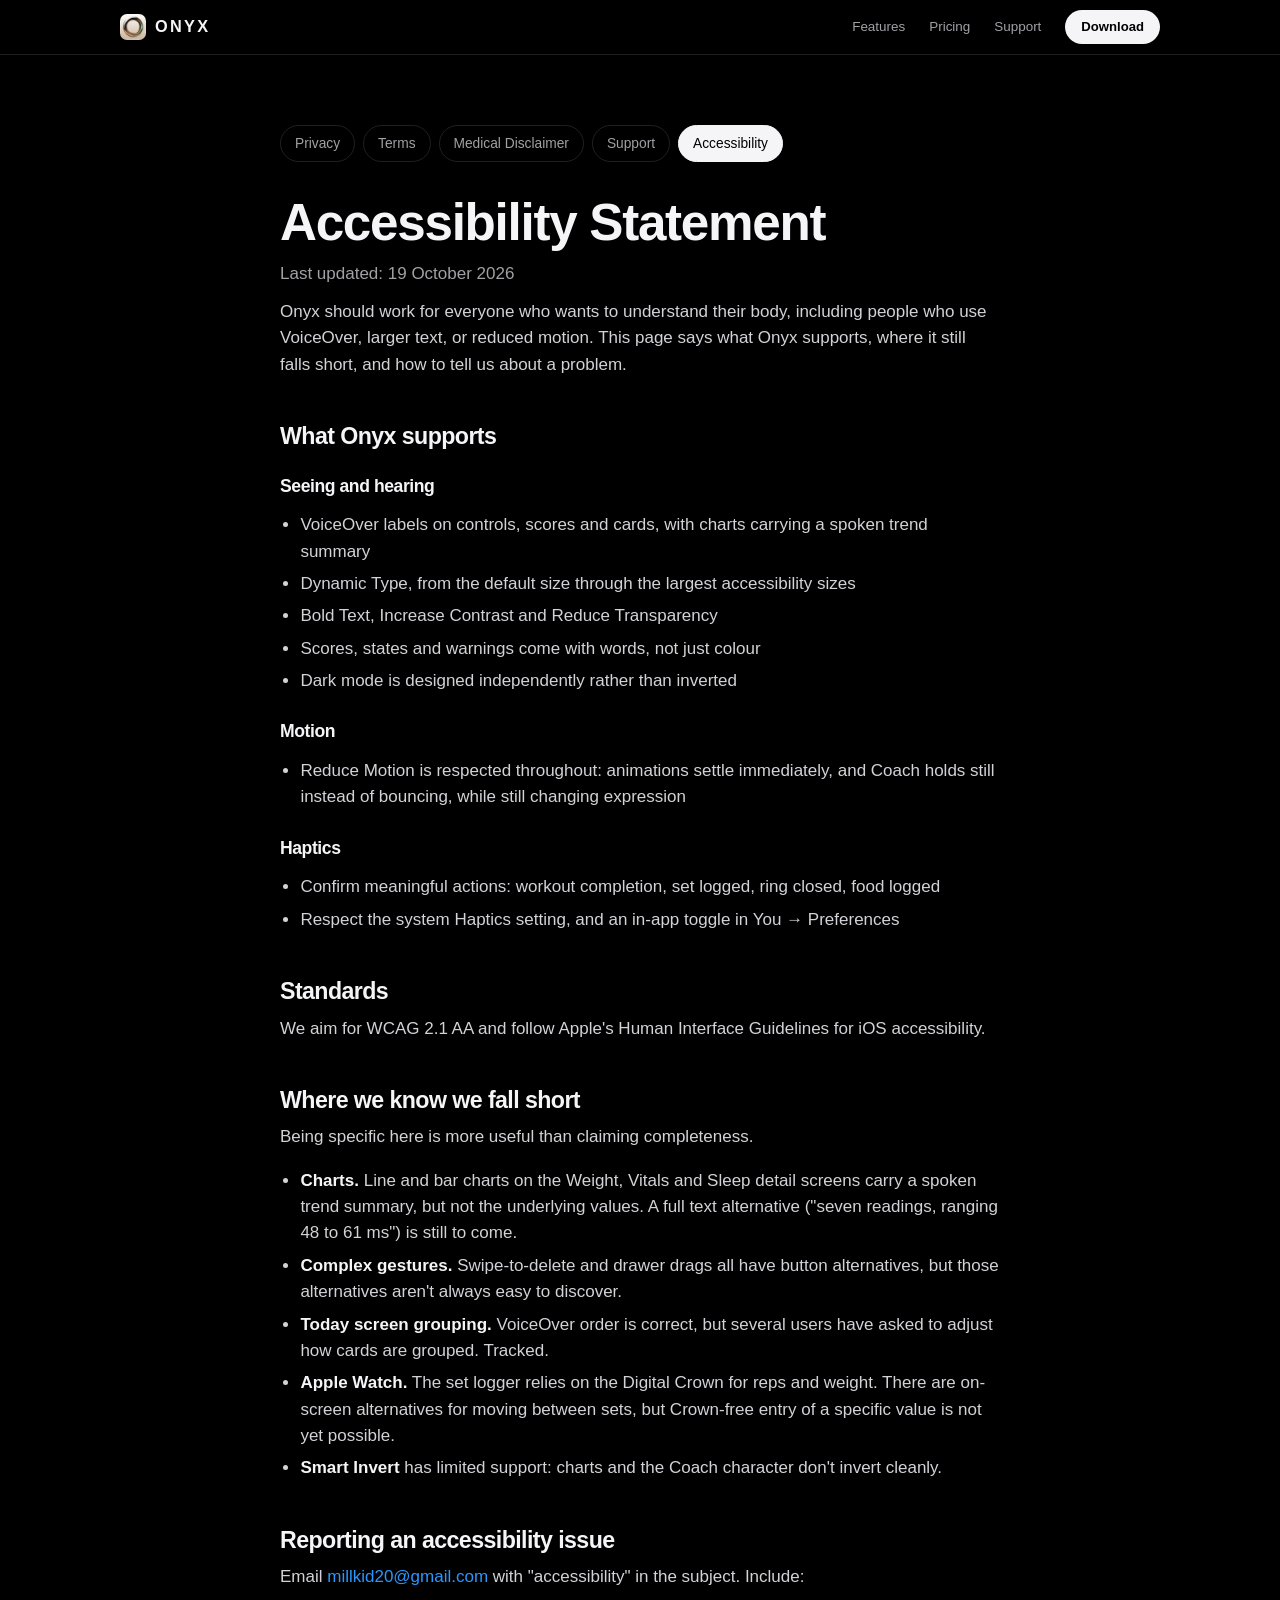
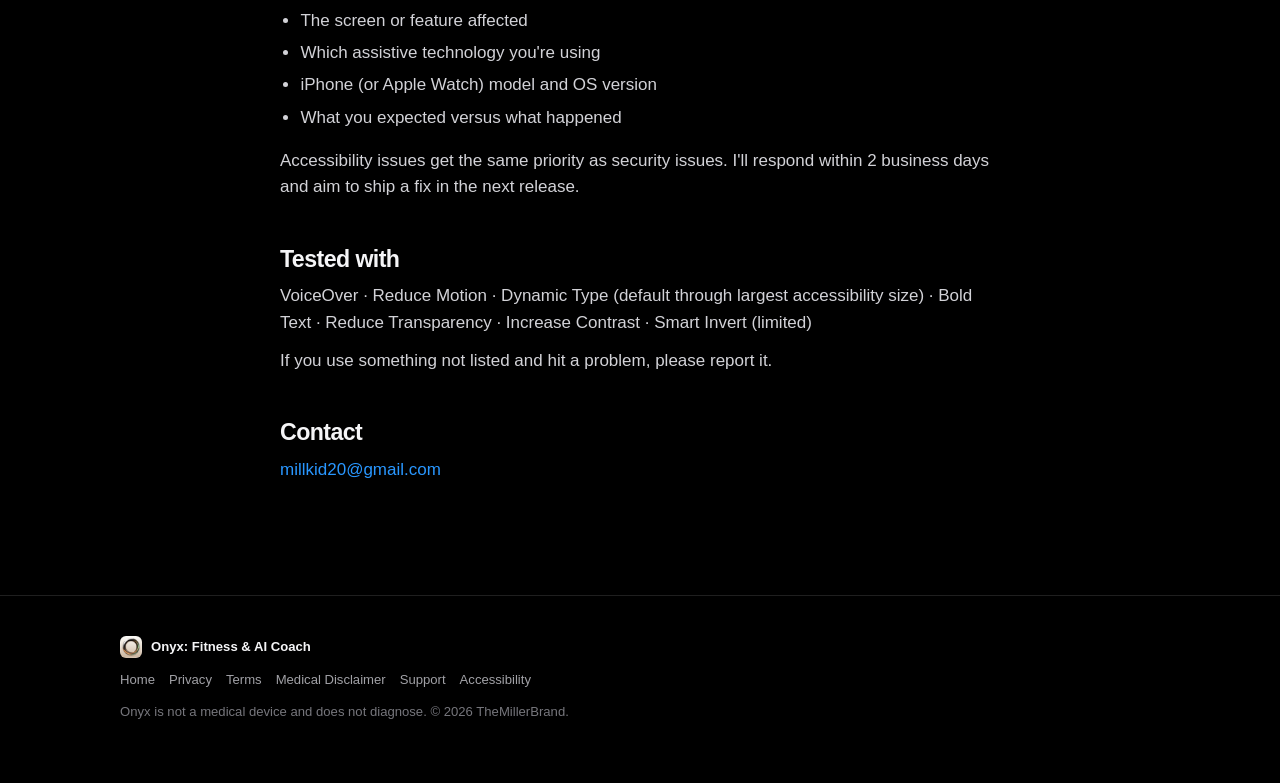
==== accessibility.html @ 0628dcf5 "All policies on the site: Terms, Medical Disclaimer, Support, Accessibility The Notion pages move he" ====
<!doctype html>
<html lang="en">
<head>
  <meta charset="utf-8" />
  <meta name="viewport" content="width=device-width, initial-scale=1, viewport-fit=cover" />
  <meta name="color-scheme" content="dark" />
  <meta name="theme-color" content="#000000" />
  <title>Accessibility Statement · Onyx</title>
  <meta name="description" content="How Onyx supports VoiceOver, Dynamic Type, Reduce Motion and more, and where it still falls short." />
  <link rel="icon" href="assets/icon.jpg" />
  <link rel="stylesheet" href="assets/site.css" />
</head>
<body>
  <header class="site">
    <div class="nav">
      <a class="brand" href="./" aria-label="Onyx home"><img src="assets/icon.jpg" alt="" />ONYX</a>
      <nav class="nav-links" aria-label="Page">
        <a class="nl" href="./#features">Features</a>
        <a class="nl" href="./#pricing">Pricing</a>
        <a class="nl" href="support.html">Support</a>
        <a class="btn-pill" href="https://apps.apple.com/us/app/onyx-fitness-ai-coach/id6758569382?uo=4" target="_blank" rel="noopener">Download</a>
      </nav>
    </div>
  </header>
  <main class="legal">
    <nav class="legal-tabs" aria-label="Policies"><a href="privacy.html">Privacy</a><a href="terms.html">Terms</a><a href="medical.html">Medical Disclaimer</a><a href="support.html">Support</a><a href="accessibility.html" aria-current=page>Accessibility</a></nav>
    <h1>Accessibility Statement</h1>
    <p class="updated">Last updated: 19 October 2026</p>
<p>Onyx should work for everyone who wants to understand their body, including people who use VoiceOver, larger text, or reduced motion. This page says what Onyx supports, where it still falls short, and how to tell us about a problem.</p>
<h2 id="what-onyx-supports">What Onyx supports</h2>
<h3 id="seeing-and-hearing">Seeing and hearing</h3>
<ul><li>VoiceOver labels on controls, scores and cards, with charts carrying a spoken trend summary</li><li>Dynamic Type, from the default size through the largest accessibility sizes</li><li>Bold Text, Increase Contrast and Reduce Transparency</li><li>Scores, states and warnings come with words, not just colour</li><li>Dark mode is designed independently rather than inverted</li></ul>
<h3 id="motion">Motion</h3>
<ul><li>Reduce Motion is respected throughout: animations settle immediately, and Coach holds still instead of bouncing, while still changing expression</li></ul>
<h3 id="haptics">Haptics</h3>
<ul><li>Confirm meaningful actions: workout completion, set logged, ring closed, food logged</li><li>Respect the system Haptics setting, and an in-app toggle in You → Preferences</li></ul>
<h2 id="standards">Standards</h2>
<p>We aim for WCAG 2.1 AA and follow Apple's Human Interface Guidelines for iOS accessibility.</p>
<h2 id="where-we-know-we-fall-short">Where we know we fall short</h2>
<p>Being specific here is more useful than claiming completeness.</p>
<ul><li><strong>Charts.</strong> Line and bar charts on the Weight, Vitals and Sleep detail screens carry a spoken trend summary, but not the underlying values. A full text alternative ("seven readings, ranging 48 to 61 ms") is still to come.</li><li><strong>Complex gestures.</strong> Swipe-to-delete and drawer drags all have button alternatives, but those alternatives aren't always easy to discover.</li><li><strong>Today screen grouping.</strong> VoiceOver order is correct, but several users have asked to adjust how cards are grouped. Tracked.</li><li><strong>Apple Watch.</strong> The set logger relies on the Digital Crown for reps and weight. There are on-screen alternatives for moving between sets, but Crown-free entry of a specific value is not yet possible.</li><li><strong>Smart Invert</strong> has limited support: charts and the Coach character don't invert cleanly.</li></ul>
<h2 id="reporting-an-accessibility-issue">Reporting an accessibility issue</h2>
<p>Email <a href="mailto:millkid20@gmail.com">millkid20@gmail.com</a> with "accessibility" in the subject. Include:</p>
<ul><li>The screen or feature affected</li><li>Which assistive technology you're using</li><li>iPhone (or Apple Watch) model and OS version</li><li>What you expected versus what happened</li></ul>
<p>Accessibility issues get the same priority as security issues. I'll respond within 2 business days and aim to ship a fix in the next release.</p>
<h2 id="tested-with">Tested with</h2>
<p>VoiceOver · Reduce Motion · Dynamic Type (default through largest accessibility size) · Bold Text · Reduce Transparency · Increase Contrast · Smart Invert (limited)</p>
<p>If you use something not listed and hit a problem, please report it.</p>
<h2 id="contact">Contact</h2>
<p><a href="mailto:millkid20@gmail.com">millkid20@gmail.com</a></p>
  </main>
  <footer class="site">
    <div class="foot">
      <div class="brandline"><img src="assets/icon.jpg" alt="" />Onyx: Fitness &amp; AI Coach</div>
      <nav aria-label="Footer"><a href="./">Home</a><a href="privacy.html">Privacy</a><a href="terms.html">Terms</a><a href="medical.html">Medical Disclaimer</a><a href="support.html">Support</a><a href="accessibility.html" aria-current=page>Accessibility</a></nav>
      <p>Onyx is not a medical device and does not diagnose. © 2026 TheMillerBrand.</p>
    </div>
  </footer>
</body>
</html>
---- assets/site.css ----
/* Onyx landing page. Dark and app-like: the same palette, glass and
   shapes as the app and the ads. */

:root{
  --bg:#000;
  --bg-alt:#0b0b0d;
  --surface:#141416;
  --glass:rgba(255,255,255,.06);
  --glass-strong:rgba(255,255,255,.1);
  --line:rgba(255,255,255,.12);
  --ink:#f5f5f7;
  --muted:#a1a1a6;
  --faint:#76767c;
  --copper:#e2ac5f;
  --copper-strong:#ff9e38;
  --green:#5cd973;
  --teal:#5ce6c7;
  --blue:#598cff;
  --amber:#ffb347;
  --red:#ff5c5c;
  --link:#2997ff;
  --ease-out:cubic-bezier(.23,1,.32,1);
  --ease-in-out:cubic-bezier(.77,0,.175,1);
  --radius:28px;
  color-scheme:dark;
}
*{box-sizing:border-box}
html{scroll-behavior:smooth;-webkit-text-size-adjust:100%}
body{
  margin:0;background:var(--bg);color:var(--ink);
  font-family:-apple-system,BlinkMacSystemFont,"SF Pro Text","SF Pro Display","Helvetica Neue",Helvetica,Arial,sans-serif;
  font-size:17px;line-height:1.55;-webkit-font-smoothing:antialiased;text-rendering:optimizeLegibility;
  overflow-x:hidden;
}
img{max-width:100%;display:block}
a{color:var(--link);text-decoration:none}
a:hover{text-decoration:underline}
h1,h2,h3{margin:0;font-weight:700;letter-spacing:-.025em;line-height:1.06}
p{margin:0}
button{font:inherit;color:inherit}
.num{font-variant-numeric:tabular-nums}
.wrap{max-width:1080px;margin:0 auto;padding-inline:20px}
.wrap-narrow{max-width:760px;margin:0 auto;padding-inline:20px}
section{padding:120px 0;position:relative}
.alt{background:var(--bg-alt)}
.label{font-size:.82rem;font-weight:600;letter-spacing:.06em;text-transform:uppercase;color:var(--copper);text-align:center;margin-bottom:14px}
.headline{font-size:clamp(2.2rem,5vw,3.7rem);text-align:center;text-wrap:balance}
.subhead{text-align:center;color:var(--muted);font-size:clamp(1.06rem,2vw,1.3rem);line-height:1.45;max-width:56ch;margin:18px auto 0;text-wrap:balance}
.note{text-align:center;color:var(--muted);font-size:clamp(1.05rem,2vw,1.25rem);max-width:52ch;margin:46px auto 0;text-wrap:balance}
.note b{color:var(--ink);font-weight:600}
.try{display:block;text-align:center;color:var(--faint);font-size:.8rem;margin-top:14px}

/* ---------- header ---------- */
header.site{
  position:sticky;top:0;z-index:50;background:rgba(0,0,0,.66);
  backdrop-filter:saturate(180%) blur(20px);-webkit-backdrop-filter:saturate(180%) blur(20px);
  border-bottom:1px solid var(--line);
}
.nav{display:flex;align-items:center;gap:16px;height:54px;max-width:1080px;margin:0 auto;padding-inline:20px}
.brand{display:flex;align-items:center;gap:9px;color:var(--ink);font-weight:700;font-size:1.02rem;letter-spacing:.14em}
.brand:hover{text-decoration:none}
.brand img{width:26px;height:26px;border-radius:7px}
.nav-links{margin-left:auto;display:flex;gap:24px;align-items:center}
.nav-links a.nl{color:var(--muted);font-size:.84rem}
.nav-links a.nl:hover{color:var(--ink);text-decoration:none}
.btn-pill{background:var(--ink);color:#000;font-size:.82rem;font-weight:600;padding:7px 16px;border-radius:980px;transition:transform .16s var(--ease-out)}
.btn-pill:hover{text-decoration:none}
.btn-pill:active{transform:scale(.97)}
@media (max-width:760px){.nav-links a.nl{display:none}}
.progress{position:absolute;left:0;bottom:-1px;height:2px;width:100%;transform-origin:0 50%;transform:scaleX(0);background:linear-gradient(90deg,var(--copper-strong),var(--green))}

/* ---------- App Store badge (Apple's artwork) ---------- */
.badge{display:inline-block;line-height:0;transition:transform .16s var(--ease-out)}
.badge img{height:52px;width:auto}
.badge:active{transform:scale(.97)}
.link-more{font-size:1.02rem}
.link-more::after{content:" ›"}

/* ---------- glass ---------- */
.glass{
  background:linear-gradient(180deg,rgba(255,255,255,.08),rgba(255,255,255,.035));
  border:1px solid var(--line);border-radius:var(--radius);
  backdrop-filter:blur(24px) saturate(160%);-webkit-backdrop-filter:blur(24px) saturate(160%);
  box-shadow:0 30px 80px -40px rgba(0,0,0,.9),inset 0 1px 0 rgba(255,255,255,.08);
}
.cap{font-size:.72rem;font-weight:700;letter-spacing:.12em;text-transform:uppercase;color:var(--muted)}

/* ---------- hero ---------- */
.hero{padding:90px 0 40px;text-align:center;overflow:hidden;position:relative}
.hero::before{
  content:"";position:absolute;inset:-20% -10% auto;height:900px;pointer-events:none;
  background:radial-gradient(closest-side at 50% 40%,rgba(226,172,95,.22),transparent 70%),
             radial-gradient(closest-side at 70% 60%,rgba(92,217,115,.12),transparent 70%);
}
.app-line{display:flex;align-items:center;justify-content:center;gap:11px;margin-bottom:30px;position:relative}
.app-line img{width:42px;height:42px;border-radius:11px;box-shadow:0 8px 24px -8px rgba(226,172,95,.6)}
.app-line .t1{font-weight:600;font-size:1rem;line-height:1.2;text-align:left}
.app-line .t2{color:var(--muted);font-size:.84rem;text-align:left}
.hero h1{font-size:clamp(3rem,8vw,5.6rem);position:relative;text-wrap:balance}
.hero h1 .glow{background:linear-gradient(100deg,#fff 20%,var(--copper) 55%,var(--green) 95%);-webkit-background-clip:text;background-clip:text;color:transparent}
.hero .sub{margin:24px auto 0;color:var(--muted);font-size:clamp(1.12rem,2.4vw,1.45rem);line-height:1.42;max-width:34ch;text-wrap:balance;position:relative}
.hero .sub b{color:var(--ink);font-weight:600}
.hero-ctas{margin-top:32px;display:flex;gap:24px;justify-content:center;align-items:center;flex-wrap:wrap;position:relative}
.hero-meta{margin-top:18px;color:var(--faint);font-size:.86rem;position:relative}
.hero-stage{position:relative;margin:70px auto 0;max-width:900px;height:620px}
.hero-stage .phone{position:absolute;border-radius:36px;border:1px solid var(--line);box-shadow:0 40px 100px -40px rgba(0,0,0,1)}
.hero-stage .main{width:min(320px,72vw);left:50%;top:0;transform:translateX(-50%);z-index:2}
.hero-stage .back{width:260px;left:12%;top:70px;rotate:-5deg;opacity:.9}
.hero-stage .back2{width:260px;right:12%;top:70px;rotate:5deg;opacity:.9}
.float{position:absolute;z-index:3;padding:14px 16px;display:flex;align-items:center;gap:12px;text-align:left;will-change:transform}
.float .big{font-size:1.35rem;font-weight:700;line-height:1}
.float .small{font-size:.78rem;color:var(--muted)}
.float.f1{left:2%;top:120px}
.float.f2{right:1%;top:250px}
.float.f3{left:6%;top:400px}
@media (max-width:860px){
  .hero-stage{height:560px}
  .hero-stage .back,.hero-stage .back2{display:none}
  .float.f1{left:0;top:40px}.float.f2{right:0;top:330px}.float.f3{display:none}
}
@media (max-width:480px){.hero-stage{height:500px}.float{transform:scale(.86)}}
@media (prefers-reduced-motion:no-preference){
  .bob{animation:bob 6s var(--ease-in-out) infinite alternate}
  .bob.d2{animation-delay:-2s}.bob.d3{animation-delay:-4s}
}
@keyframes bob{from{translate:0 -6px}to{translate:0 6px}}

/* ---------- statement ---------- */
.statement{font-size:clamp(1.7rem,3.8vw,2.7rem);font-weight:700;letter-spacing:-.022em;line-height:1.22;text-align:center;text-wrap:balance}
.statement .dim{color:var(--faint)}
.statement .w{transition:color .5s var(--ease-out)}
.statement .w.lit{color:var(--ink)}

/* ---------- layout for feature + widget ---------- */
.split{display:grid;grid-template-columns:1fr 1fr;gap:48px;align-items:center;margin-top:64px}
.split.rev>:first-child{order:2}
@media (max-width:860px){.split{grid-template-columns:1fr;gap:36px}.split.rev>:first-child{order:0}}
.phone-shot{width:min(330px,80vw);margin:0 auto;border-radius:38px;border:1px solid var(--line);box-shadow:0 40px 100px -40px rgba(0,0,0,1)}
.duo{display:flex;gap:28px;justify-content:center;flex-wrap:wrap;margin-top:60px}
.duo .phone-shot{width:min(290px,80vw);margin:0}
.widget{padding:26px;max-width:460px;margin:0 auto;width:100%}

/* ---------- readiness ---------- */
.ring{position:relative;width:200px;height:200px;margin:4px auto 0}
.ring svg{width:100%;height:100%;transform:rotate(-90deg)}
.ring .track{fill:none;stroke:rgba(255,255,255,.1)}
.ring .val{fill:none;stroke-linecap:round;transition:stroke-dashoffset 1.1s var(--ease-out),stroke .5s var(--ease-out);filter:drop-shadow(0 0 10px currentColor)}
.ring .center{position:absolute;inset:0;display:grid;place-items:center;text-align:center}
.ring .score{font-size:3.6rem;font-weight:700;line-height:1;letter-spacing:-.03em}
.verdict{text-align:center;margin-top:16px;font-size:1.35rem;font-weight:700;transition:color .4s var(--ease-out)}
.verdict-sub{text-align:center;color:var(--muted);font-size:.95rem;margin-top:2px;min-height:1.5em}
.sliders{margin-top:24px;display:grid;gap:18px}
.slider label{display:flex;justify-content:space-between;font-size:.88rem;color:var(--muted);margin-bottom:8px}
.slider label b{color:var(--ink);font-weight:600}
input[type=range]{-webkit-appearance:none;appearance:none;width:100%;height:6px;border-radius:6px;background:rgba(255,255,255,.12);outline:none}
input[type=range]::-webkit-slider-thumb{-webkit-appearance:none;width:24px;height:24px;border-radius:50%;background:#fff;box-shadow:0 2px 10px rgba(0,0,0,.5);cursor:grab;transition:transform .15s var(--ease-out)}
input[type=range]:active::-webkit-slider-thumb{transform:scale(1.12)}
input[type=range]::-moz-range-thumb{width:24px;height:24px;border:0;border-radius:50%;background:#fff;cursor:grab}
input[type=range]:focus-visible{box-shadow:0 0 0 3px rgba(41,151,255,.6)}

/* ---------- early warning ---------- */
.signals{display:grid;gap:12px}
.signal{display:grid;grid-template-columns:1fr auto 90px;align-items:center;gap:14px;padding:14px 16px;border-radius:18px;background:rgba(255,255,255,.05);opacity:0;transform:translateY(10px);transition:opacity .5s var(--ease-out),transform .5s var(--ease-out)}
.signal.in{opacity:1;transform:none}
.signal .name{font-weight:600}
.signal .base{font-size:.8rem;color:var(--muted)}
.signal .delta{font-weight:700;color:var(--amber)}
.signal svg{width:90px;height:34px;overflow:visible}
.signal path{fill:none;stroke:var(--amber);stroke-width:2.2;stroke-linecap:round;stroke-linejoin:round}
.alert{margin-top:16px;padding:18px;border-radius:20px;background:linear-gradient(180deg,rgba(255,179,71,.16),rgba(255,179,71,.05));border:1px solid rgba(255,179,71,.3);opacity:0;transition:opacity .6s var(--ease-out) .2s}
.alert.in{opacity:1}
.alert h4{margin:0 0 4px;font-size:1.05rem}
.alert p{color:var(--muted);font-size:.92rem}
.week-strip{display:grid;grid-template-columns:repeat(5,1fr);gap:8px;margin-top:16px}
.day{text-align:center;padding:10px 4px;border-radius:14px;background:rgba(255,255,255,.05);font-size:.78rem;transition:background .4s var(--ease-out)}
.day b{display:block;font-size:.92rem;margin-top:2px;transition:color .4s var(--ease-out)}
.day.d-heavy b{color:var(--red)}.day.d-mod b{color:var(--amber)}.day.d-easy b{color:var(--green)}.day.d-rest b{color:var(--teal)}
.btn{display:inline-flex;align-items:center;justify-content:center;gap:8px;border:0;border-radius:980px;padding:12px 20px;font-weight:600;cursor:pointer;transition:transform .16s var(--ease-out),background .3s var(--ease-out)}
.btn:active{transform:scale(.97)}
.btn-green{background:var(--green);color:#04210d;width:100%;margin-top:14px}
.btn-green[aria-pressed=true]{background:rgba(92,217,115,.16);color:var(--green)}

/* ---------- coach chat ---------- */
.chat{display:flex;flex-direction:column;height:430px;padding:0;overflow:hidden}
.chat-head{display:flex;align-items:center;gap:10px;padding:16px 18px;border-bottom:1px solid var(--line)}
.coach-face{width:36px;height:36px;border-radius:50%;flex:none;background:#2a2116 url("meet-coach.jpg") 50% 39%/330% auto no-repeat;box-shadow:inset 0 0 0 1px var(--line)}
.chat-head .t{font-weight:600}.chat-head .s{font-size:.78rem;color:var(--green)}
.chat-log{flex:1;overflow-y:auto;padding:18px;display:flex;flex-direction:column;gap:12px;scroll-behavior:smooth}
.msg{max-width:84%;padding:11px 15px;border-radius:20px;font-size:.95rem;line-height:1.42;animation:pop .35s var(--ease-out)}
.msg.me{align-self:flex-end;background:var(--copper-strong);color:#1c1003;border-bottom-right-radius:6px}
.msg.coach{align-self:flex-start;background:rgba(255,255,255,.09);border-bottom-left-radius:6px}
.msg .approve{display:inline-block;margin-top:10px;padding:6px 14px;border-radius:980px;background:var(--copper-strong);color:#1c1003;font-weight:600;font-size:.85rem;cursor:pointer;border:0}
.msg .approve[disabled]{background:rgba(92,217,115,.18);color:var(--green);cursor:default}
.typing{display:inline-flex;gap:5px;padding:14px 16px}
.typing i{width:7px;height:7px;border-radius:50%;background:var(--muted);animation:dot 1.1s infinite}
.typing i:nth-child(2){animation-delay:.15s}.typing i:nth-child(3){animation-delay:.3s}
@keyframes dot{0%,60%,100%{opacity:.3;transform:none}30%{opacity:1;transform:translateY(-3px)}}
@keyframes pop{from{opacity:0;transform:translateY(8px) scale(.97)}to{opacity:1;transform:none}}
.qchips{display:flex;flex-wrap:wrap;gap:8px;justify-content:center;margin-top:18px}
.qchips button{border:1px solid var(--line);background:rgba(255,255,255,.05);border-radius:980px;padding:9px 15px;font-size:.88rem;cursor:pointer;transition:background .2s,transform .16s var(--ease-out)}
.qchips button:hover{background:rgba(255,255,255,.1)}
.qchips button:active{transform:scale(.97)}
.qchips button[aria-pressed=true]{border-color:var(--copper);color:var(--copper)}

/* ---------- labs ---------- */
.marker{padding:14px 0;border-bottom:1px solid var(--line)}
.marker:last-child{border-bottom:0}
.marker .top{display:flex;justify-content:space-between;align-items:baseline;margin-bottom:10px}
.marker .name{font-weight:600}
.marker .val{font-weight:700}
.pill{font-size:.72rem;font-weight:700;padding:3px 9px;border-radius:980px;margin-left:8px;vertical-align:2px}
.pill.low,.pill.high{background:rgba(255,179,71,.16);color:var(--amber)}
.pill.ok{background:rgba(92,217,115,.16);color:var(--green)}
.range{position:relative;height:8px;border-radius:8px;background:rgba(255,255,255,.08)}
.range .ok{position:absolute;top:0;bottom:0;border-radius:8px;background:rgba(92,217,115,.35)}
.range .dot{position:absolute;top:50%;width:16px;height:16px;margin:-8px 0 0 -8px;border-radius:50%;background:#fff;box-shadow:0 0 0 4px rgba(0,0,0,.4);left:0;transition:left 1.2s var(--ease-out)}
.trend{margin-top:14px}
.trend svg{width:100%;height:70px;overflow:visible}
.trend .line{fill:none;stroke:var(--green);stroke-width:2.5;stroke-linecap:round;stroke-linejoin:round}
.trend circle{fill:var(--green)}
.trend text{fill:var(--muted);font-size:11px}
.points{list-style:none;padding:0;margin:56px auto 0;max-width:900px;display:grid;grid-template-columns:repeat(2,1fr);gap:16px}
.points li{padding:22px;border-radius:22px;background:rgba(255,255,255,.04);border:1px solid var(--line)}
.points b{display:block;font-size:1.05rem;margin-bottom:4px}
.points span{color:var(--muted);font-size:.95rem}
@media (max-width:700px){.points{grid-template-columns:1fr}}

/* ---------- fuel ---------- */
.cal{display:flex;align-items:center;gap:22px}
.cal .ring{width:128px;height:128px;margin:0;flex:none}
.cal .ring .score{font-size:1.7rem}
.macro{margin-top:14px}
.macro .row{display:flex;justify-content:space-between;font-size:.88rem;margin-bottom:6px}
.macro .row span:first-child{color:var(--muted)}
.bar{height:8px;border-radius:8px;background:rgba(255,255,255,.08);overflow:hidden}
.bar i{display:block;height:100%;width:0;border-radius:8px;transition:width 1.2s var(--ease-out)}
.pace{margin-top:16px;color:var(--green);font-size:.9rem;font-weight:600}
.demo{margin:70px auto 0;max-width:1000px;padding:34px}
.demo h3{text-align:center;font-size:clamp(1.4rem,3vw,2rem)}
.demo .dsub{text-align:center;color:var(--muted);margin-top:8px}
.seg{display:flex;width:max-content;margin:22px auto 0;padding:4px;border-radius:980px;background:rgba(255,255,255,.08);position:relative}
.seg button{position:relative;z-index:1;border:0;background:transparent;padding:9px 18px;border-radius:980px;font-weight:600;font-size:.9rem;cursor:pointer;color:var(--muted);transition:color .25s}
.seg button[aria-pressed=true]{color:#000}
.seg .knob{position:absolute;top:4px;bottom:4px;border-radius:980px;background:#fff;transition:left .35s var(--ease-out),width .35s var(--ease-out)}
.score-grid{display:grid;grid-template-columns:repeat(3,1fr);gap:16px;margin-top:26px}
@media (max-width:800px){.score-grid{grid-template-columns:1fr}}
.score-card{padding:20px;border-radius:22px;background:rgba(255,255,255,.05);border:1px solid var(--line)}
.score-card .food{font-weight:700}
.score-card .food small{display:block;font-weight:400;color:var(--muted);font-size:.82rem}
.score-num{font-size:2.4rem;font-weight:700;margin-top:10px}
.score-num small{font-size:1rem;color:var(--muted);font-weight:500}
.score-why{color:var(--muted);font-size:.92rem;margin-top:10px;min-height:5.5em}
.demo-note{text-align:center;color:var(--faint);font-size:.8rem;margin-top:18px}

/* ---------- training ---------- */
.setcard .ex{font-size:1.25rem;font-weight:700}
.setcard .up{color:var(--copper);font-size:.88rem;font-weight:600;margin-top:2px}
.sets{display:grid;gap:10px;margin-top:18px}
.set{display:flex;align-items:center;gap:14px;padding:12px 14px;border-radius:16px;background:rgba(255,255,255,.08);border:1.5px solid transparent;transition:background .3s,border-color .3s}
.set.next{border-color:rgba(255,158,56,.8)}
.set.done{background:rgba(255,255,255,.04)}
.set .n{color:var(--muted);width:16px;font-weight:600}
.set .w{font-weight:700;font-size:1.05rem}
.set .r{color:var(--muted)}
.tick{margin-left:auto;width:32px;height:32px;border-radius:50%;border:2px solid rgba(255,255,255,.4);background:transparent;display:grid;place-items:center;cursor:pointer;transition:background .25s var(--ease-out),border-color .25s,transform .16s var(--ease-out)}
.tick:active{transform:scale(.9)}
.tick svg{width:16px;height:16px;stroke:#04210d;stroke-width:3.2;fill:none;stroke-dasharray:24;stroke-dashoffset:24;transition:stroke-dashoffset .35s var(--ease-out) .05s}
.set.done .tick{background:var(--green);border-color:var(--green)}
.set.done .tick svg{stroke-dashoffset:0}
.rest{display:flex;align-items:center;gap:14px;margin-top:16px;padding:12px 14px;border-radius:16px;background:rgba(89,140,255,.12);opacity:0;transform:translateY(-6px);transition:opacity .3s,transform .3s var(--ease-out)}
.rest.on{opacity:1;transform:none}
.rest .ring{width:46px;height:46px;margin:0}
.rest .t{font-weight:700;font-size:1.1rem}
.rest .s{font-size:.82rem;color:var(--muted)}
.toast{margin-top:14px;text-align:center;color:var(--green);font-weight:600;min-height:1.5em}
.runcard{padding:14px}
.map{position:relative;border-radius:20px;overflow:hidden;background:#111317;aspect-ratio:1/1}
.map svg{width:100%;height:100%;display:block}
.map .streets{stroke:rgba(255,255,255,.07);stroke-width:1.2;fill:none}
.map .park{fill:rgba(92,217,115,.12)}
.map .river{fill:none;stroke:rgba(89,140,255,.3);stroke-width:7;stroke-linecap:round}
.map .route-glow{fill:none;stroke:url(#rg);stroke-width:14;stroke-linecap:round;stroke-linejoin:round;opacity:.45;filter:blur(6px)}
.map .route{fill:none;stroke:url(#rg);stroke-width:6;stroke-linecap:round;stroke-linejoin:round}
.live{display:grid;grid-template-columns:repeat(4,1fr);gap:6px;margin-top:14px;text-align:center}
.live b{display:block;font-size:1.15rem}
.live span{font-size:.72rem;color:var(--muted)}
.zones{margin-top:16px}
.zones .bars{display:flex;gap:4px;height:10px}
.zones .bars i{display:block;height:100%;border-radius:6px;width:0;transition:width 1.4s var(--ease-out)}
.zones .lbl{display:flex;gap:4px;font-size:.7rem;color:var(--muted);margin-top:6px}

/* ---------- body / bio age ---------- */
.gauge{position:relative;width:260px;height:260px;margin:0 auto}
.gauge svg{width:100%;height:100%;overflow:visible}
.gauge .center{position:absolute;inset:0;display:grid;place-content:center;text-align:center}
.gauge .years{font-size:3.6rem;font-weight:700;line-height:1;letter-spacing:-.03em;background:linear-gradient(180deg,#9ff,var(--teal));-webkit-background-clip:text;background-clip:text;color:transparent}
.gauge .unit{font-size:.78rem;letter-spacing:.14em;color:var(--muted);font-weight:700;margin-top:6px}
.gauge .sub{font-size:.9rem;color:var(--muted);margin-top:4px}
.lever{text-align:center;margin-top:8px;font-size:.92rem;color:var(--muted)}
.lever b{color:var(--teal)}

/* ---------- sleep ---------- */
.sleep-top{display:flex;align-items:center;gap:18px}
.sleep-top .score{font-size:3.4rem;font-weight:700;line-height:1}
.hypno{margin-top:18px}
.hypno svg{width:100%;height:120px;overflow:visible}
.hypno .lane{fill:var(--muted);font-size:10px}
.hypno .grid{stroke:rgba(255,255,255,.07)}
.hypno .line{fill:none;stroke:url(#hg);stroke-width:3;stroke-linejoin:round;stroke-linecap:round}
.stages{display:flex;gap:3px;height:12px;margin-top:18px}
.stages i{display:block;height:100%;border-radius:6px;width:0;transition:width 1.2s var(--ease-out)}
.legend{display:grid;grid-template-columns:1fr 1fr;gap:8px;margin-top:14px;font-size:.88rem}
.legend span{display:flex;align-items:center;gap:7px;color:var(--muted)}
.legend b{color:var(--ink);margin-left:auto}
.legend i{width:9px;height:9px;border-radius:50%;display:inline-block}

/* ---------- week ---------- */
.tiles{display:grid;grid-template-columns:repeat(4,1fr);gap:14px;margin-top:60px}
@media (max-width:760px){.tiles{grid-template-columns:repeat(2,1fr)}}
.tile{padding:22px;text-align:center}
.tile b{display:block;font-size:2.4rem;line-height:1.05;letter-spacing:-.03em}
.tile>span{color:var(--muted);font-size:.88rem}
.tile em{display:block;font-style:normal;color:var(--green);font-size:.82rem;font-weight:600;margin-top:4px}
.planner{display:flex;gap:10px;justify-content:center;margin-top:34px}
.planner div{text-align:center;font-size:.78rem;color:var(--muted)}
.planner i{display:grid;place-items:center;width:42px;height:42px;border-radius:50%;border:1.5px solid var(--line);margin-top:6px;transform:scale(.6);opacity:.3;transition:transform .45s var(--ease-out),opacity .45s,background .45s}
.planner .on i{background:linear-gradient(180deg,var(--copper-strong),#d07a1a);border-color:transparent;opacity:1;transform:none}
.planner .on i::after{content:"";width:16px;height:16px;background:center/contain no-repeat url("data:image/svg+xml,%3Csvg xmlns='http://www.w3.org/2000/svg' viewBox='0 0 24 24' fill='%23fff'%3E%3Cpath d='M20.6 9.5h-1.1V8a1 1 0 0 0-2 0v1.5h-11V8a1 1 0 0 0-2 0v1.5H3.4a.9.9 0 0 0 0 1.8h1.1v1.4a1 1 0 0 0 2 0v-1.4h11v1.4a1 1 0 0 0 2 0v-1.4h1.1a.9.9 0 0 0 0-1.8z'/%3E%3C/svg%3E")}
.planner .off i{opacity:.6;transform:none}

/* ---------- privacy ---------- */
.priv{display:grid;grid-template-columns:repeat(3,1fr);gap:16px;margin-top:56px}
@media (max-width:800px){.priv{grid-template-columns:1fr}}
.priv>div{padding:26px}
.priv .ico{width:44px;height:44px;border-radius:14px;display:grid;place-items:center;margin-bottom:16px;font-size:1.3rem}
.priv h3{font-size:1.2rem;margin-bottom:8px}
.priv p{color:var(--muted);font-size:.95rem}
.priv-link{text-align:center;margin-top:26px}

/* ---------- pricing ---------- */
.price-grid{display:grid;grid-template-columns:1fr 1fr;gap:18px;margin-top:56px}
@media (max-width:800px){.price-grid{grid-template-columns:1fr}}
.price-card{padding:32px}
.price-card.pro{border-color:rgba(226,172,95,.5);background:linear-gradient(180deg,rgba(226,172,95,.14),rgba(226,172,95,.03))}
.price-card .tag{font-size:.8rem;font-weight:700;letter-spacing:.08em;text-transform:uppercase;color:var(--copper)}
.price-card h3{font-size:1.8rem;margin-top:6px}
.amount{font-size:2.2rem;font-weight:700;margin-top:12px}
.amount small{font-size:.95rem;font-weight:500;color:var(--muted)}
.price-card ul{padding:0;margin:20px 0 26px;list-style:none;display:grid;gap:10px}
.price-card li{display:flex;gap:10px;color:var(--muted)}
.price-card li::before{content:"";flex:none;width:18px;height:18px;margin-top:3px;border-radius:50%;background:rgba(92,217,115,.18) center/11px no-repeat url("data:image/svg+xml,%3Csvg xmlns='http://www.w3.org/2000/svg' viewBox='0 0 24 24' fill='none' stroke='%235cd973' stroke-width='4' stroke-linecap='round' stroke-linejoin='round'%3E%3Cpath d='M5 12.5l4.5 4.5L19 7'/%3E%3C/svg%3E")}
.price-note{text-align:center;color:var(--faint);font-size:.82rem;margin-top:22px;max-width:60ch;margin-inline:auto}

/* ---------- faq ---------- */
.faq-list{max-width:780px;margin:56px auto 0}
details{border-bottom:1px solid var(--line)}
summary{list-style:none;cursor:pointer;padding:22px 4px;font-weight:600;font-size:1.1rem;display:flex;justify-content:space-between;gap:16px}
summary::-webkit-details-marker{display:none}
summary::after{content:"+";color:var(--muted);font-weight:400;font-size:1.4rem;line-height:1;transition:transform .3s var(--ease-out)}
details[open] summary::after{transform:rotate(45deg)}
details .a{color:var(--muted);padding:0 4px 22px}

/* ---------- final ---------- */
.final{text-align:center;overflow:hidden}
.final::before{content:"";position:absolute;inset:auto -20% -40%;height:600px;background:radial-gradient(closest-side,rgba(226,172,95,.2),transparent);pointer-events:none}
.final .row{display:flex;gap:40px;justify-content:center;align-items:center;margin-top:34px;flex-wrap:wrap;position:relative}
.qr{display:flex;align-items:center;gap:14px;text-align:left;color:var(--muted);font-size:.86rem}
.qr #qrCode{background:#fff;border-radius:14px;padding:6px;line-height:0}

/* ---------- footer ---------- */
footer.site{border-top:1px solid var(--line);padding:40px 0 60px;color:var(--faint);font-size:.82rem}
.foot{max-width:1080px;margin:0 auto;padding-inline:20px;display:grid;gap:12px}
.brandline{display:flex;align-items:center;gap:9px;color:var(--ink);font-weight:600}
.brandline img{width:22px;height:22px;border-radius:6px}
footer nav{display:flex;flex-wrap:wrap;gap:6px 14px}
footer nav a{color:var(--muted)}

/* ---------- reveal ---------- */
.js .rv{opacity:0;transform:translateY(22px);transition:opacity .9s var(--ease-out),transform .9s var(--ease-out)}
.js .rv.in{opacity:1;transform:none}
@media (prefers-reduced-motion:reduce){
  .js .rv{opacity:1;transform:none;transition:none}
  *{animation-duration:.01ms!important;animation-iteration-count:1!important;transition-duration:.01ms!important;scroll-behavior:auto!important}
}

/* ---------- legal page ---------- */
.legal{max-width:760px;margin:0 auto;padding:70px 20px 100px}
.legal h1{font-size:clamp(2.2rem,5vw,3.2rem)}
.legal .updated{color:var(--muted);margin-top:10px}
.legal h2{font-size:1.45rem;margin:46px 0 12px}
.legal p,.legal li{color:#d2d2d7}
.legal p{margin:12px 0}
.legal ul{padding-left:1.2em}
.legal li{margin:6px 0}
.legal strong{color:var(--ink)}
.legal table{width:100%;border-collapse:collapse;margin:18px 0;font-size:.92rem}
.legal th,.legal td{text-align:left;vertical-align:top;padding:12px 10px;border-bottom:1px solid var(--line)}
.legal th{color:var(--ink)}
.legal td{color:#c7c7cc}
.legal .table-wrap{overflow-x:auto}
.legal .lead{font-size:1.15rem;color:var(--ink)}
.legal h3{font-size:1.1rem;margin:28px 0 8px}
.legal-tabs{display:flex;flex-wrap:wrap;gap:8px;margin-bottom:34px}
.legal-tabs a{padding:7px 14px;border-radius:980px;border:1px solid var(--line);color:var(--muted);font-size:.86rem}
.legal-tabs a:hover{text-decoration:none;color:var(--ink);background:rgba(255,255,255,.05)}
.legal-tabs a[aria-current=page]{background:var(--ink);color:#000;border-color:var(--ink)}
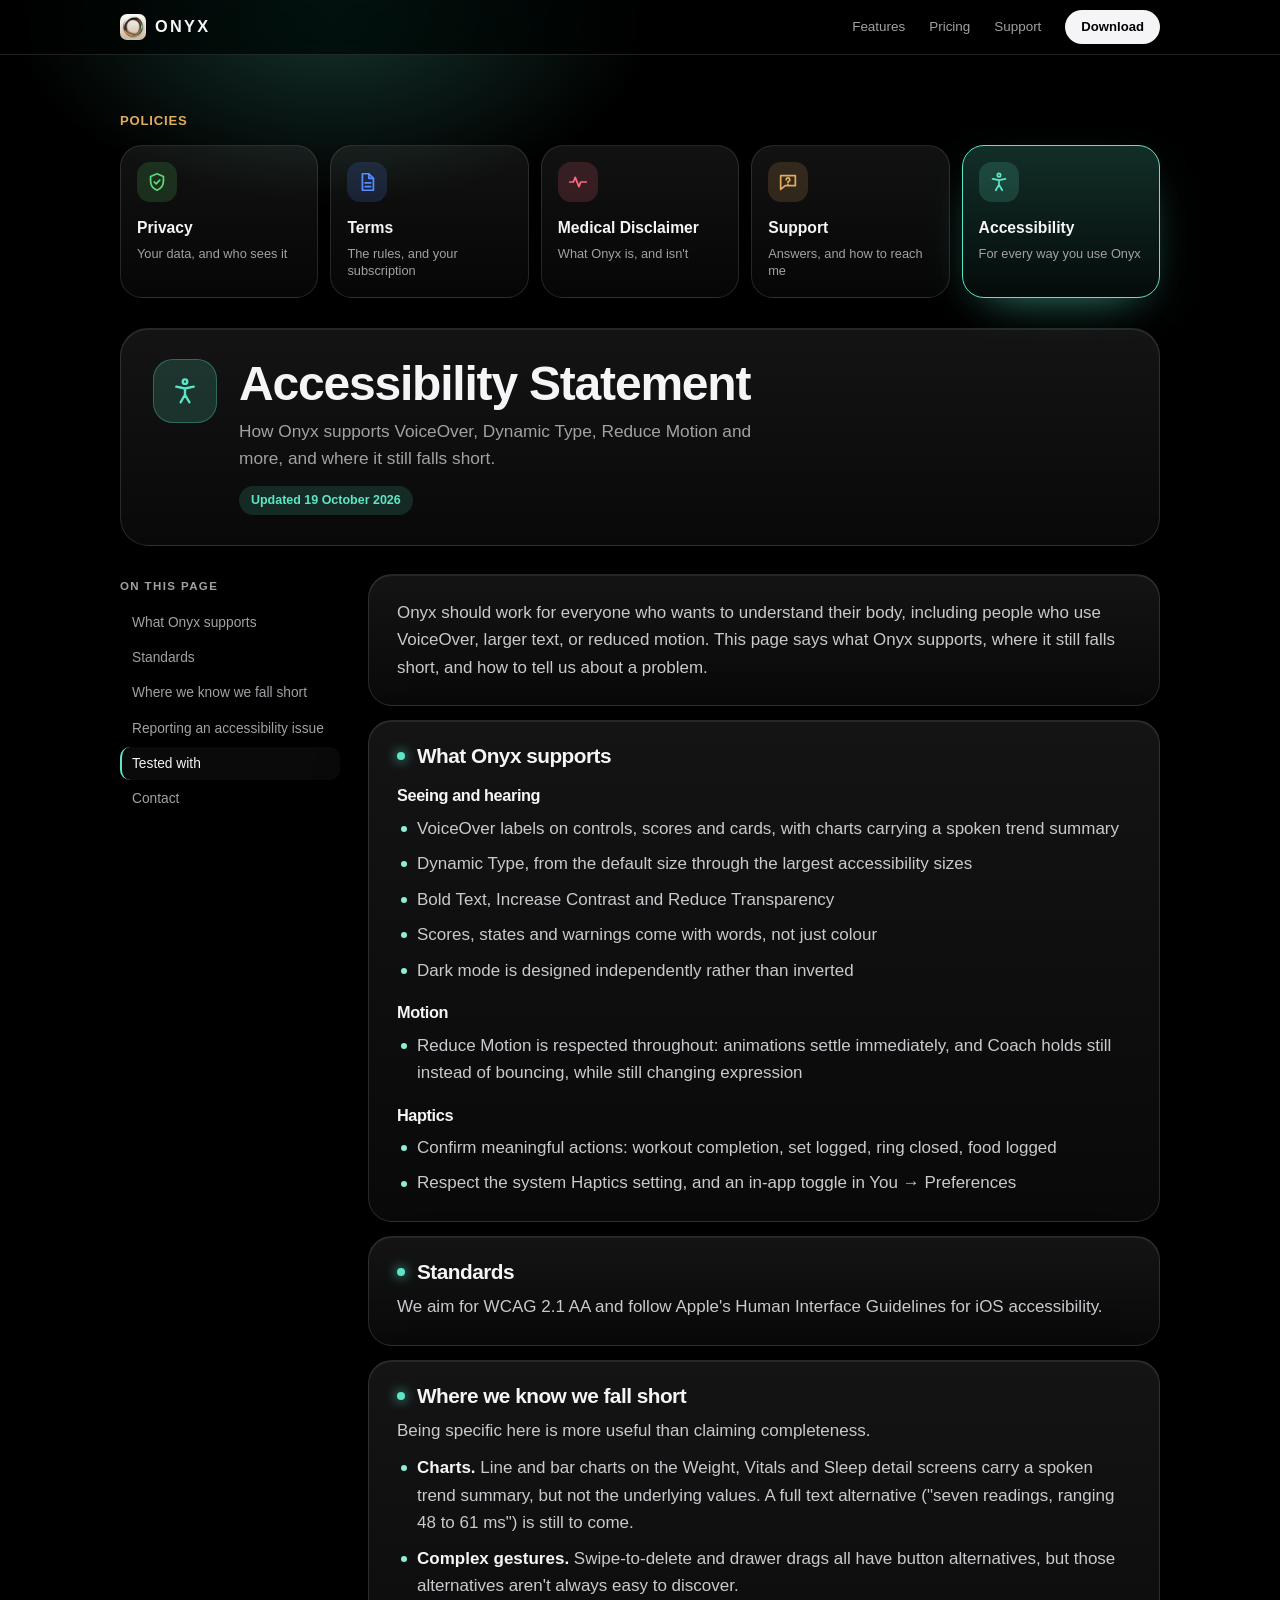
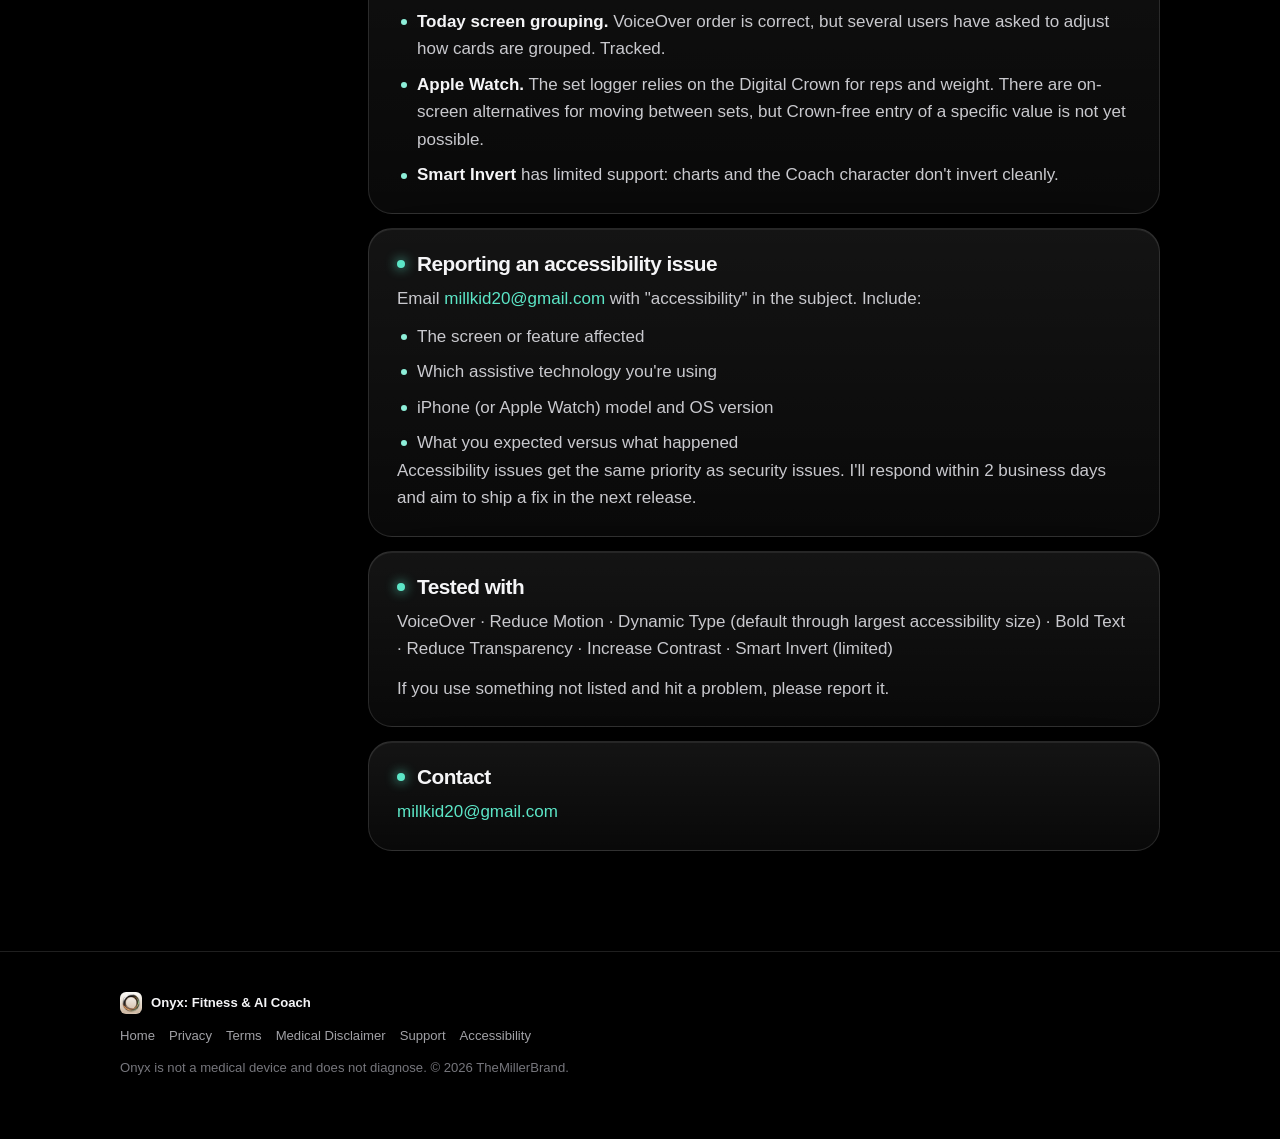
==== commit 3f77d9d7: "Policy pages as cards Each policy page opens with a row of policy cards (icon, title, one line; the " ====
--- a/accessibility.html
+++ b/accessibility.html
@@ -8,9 +8,9 @@
   <title>Accessibility Statement · Onyx</title>
   <meta name="description" content="How Onyx supports VoiceOver, Dynamic Type, Reduce Motion and more, and where it still falls short." />
   <link rel="icon" href="assets/icon.jpg" />
-  <link rel="stylesheet" href="assets/site.css" />
+  <link rel="stylesheet" href="assets/site.css?v=3" />
 </head>
-<body>
+<body class="legal-page" style="--tint:#5ce6c7">
   <header class="site">
     <div class="nav">
       <a class="brand" href="./" aria-label="Onyx home"><img src="assets/icon.jpg" alt="" />ONYX</a>
@@ -22,39 +22,66 @@
       </nav>
     </div>
   </header>
-  <main class="legal">
-    <nav class="legal-tabs" aria-label="Policies"><a href="privacy.html">Privacy</a><a href="terms.html">Terms</a><a href="medical.html">Medical Disclaimer</a><a href="support.html">Support</a><a href="accessibility.html" aria-current=page>Accessibility</a></nav>
-    <h1>Accessibility Statement</h1>
-    <p class="updated">Last updated: 19 October 2026</p>
-<p>Onyx should work for everyone who wants to understand their body, including people who use VoiceOver, larger text, or reduced motion. This page says what Onyx supports, where it still falls short, and how to tell us about a problem.</p>
-<h2 id="what-onyx-supports">What Onyx supports</h2>
+  <main class="legal-wrap">
+    <p class="label" style="text-align:left">Policies</p>
+    <nav class="policy-cards" aria-label="Policies"><a class="pcard" href="privacy.html" style="--tint:#5cd973"><span class="pico"><svg viewBox="0 0 24 24" width="22" height="22" fill="none" stroke="currentColor" stroke-width="1.9" stroke-linecap="round" stroke-linejoin="round" aria-hidden="true"><path d="M12 3l7 3v5c0 4.6-3 8.4-7 10-4-1.6-7-5.4-7-10V6z"/><path d="M9 12l2 2 4-4"/></svg></span><b>Privacy</b><span>Your data, and who sees it</span></a><a class="pcard" href="terms.html" style="--tint:#598cff"><span class="pico"><svg viewBox="0 0 24 24" width="22" height="22" fill="none" stroke="currentColor" stroke-width="1.9" stroke-linecap="round" stroke-linejoin="round" aria-hidden="true"><path d="M7 3h7l5 5v13H7z"/><path d="M14 3v5h5"/><path d="M10 13h6M10 17h6"/></svg></span><b>Terms</b><span>The rules, and your subscription</span></a><a class="pcard" href="medical.html" style="--tint:#ff6b81"><span class="pico"><svg viewBox="0 0 24 24" width="22" height="22" fill="none" stroke="currentColor" stroke-width="1.9" stroke-linecap="round" stroke-linejoin="round" aria-hidden="true"><path d="M3 12h4l2-5 4 10 2-5h6"/></svg></span><b>Medical Disclaimer</b><span>What Onyx is, and isn't</span></a><a class="pcard" href="support.html" style="--tint:#e2ac5f"><span class="pico"><svg viewBox="0 0 24 24" width="22" height="22" fill="none" stroke="currentColor" stroke-width="1.9" stroke-linecap="round" stroke-linejoin="round" aria-hidden="true"><path d="M4 5h16v11H9l-5 4z"/><path d="M10 9.5a2 2 0 1 1 2.6 1.9c-.4.1-.6.5-.6.9v.2M12 14.5h.01"/></svg></span><b>Support</b><span>Answers, and how to reach me</span></a><a class="pcard current" href="accessibility.html" style="--tint:#5ce6c7" aria-current=page><span class="pico"><svg viewBox="0 0 24 24" width="22" height="22" fill="none" stroke="currentColor" stroke-width="1.9" stroke-linecap="round" stroke-linejoin="round" aria-hidden="true"><circle cx="12" cy="4.5" r="1.8"/><path d="M5 8.5l7 1.5 7-1.5M12 10v5l-3.5 6M12 15l3.5 6"/></svg></span><b>Accessibility</b><span>For every way you use Onyx</span></a></nav>
+
+    <header class="legal-hero glass">
+      <span class="hero-ico"><svg viewBox="0 0 24 24" width="30" height="30" fill="none" stroke="currentColor" stroke-width="1.9" stroke-linecap="round" stroke-linejoin="round" aria-hidden="true"><circle cx="12" cy="4.5" r="1.8"/><path d="M5 8.5l7 1.5 7-1.5M12 10v5l-3.5 6M12 15l3.5 6"/></svg></span>
+      <div>
+        <h1>Accessibility Statement</h1>
+        <p class="desc">How Onyx supports VoiceOver, Dynamic Type, Reduce Motion and more, and where it still falls short.</p>
+        <span class="chip">Updated 19 October 2026</span>
+      </div>
+    </header>
+
+    <div class="legal-body">
+      <aside class="toc"><div class="cap">On this page</div><a href="#what-onyx-supports">What Onyx supports</a><a href="#standards">Standards</a><a href="#where-we-know-we-fall-short">Where we know we fall short</a><a href="#reporting-an-accessibility-issue">Reporting an accessibility issue</a><a href="#tested-with">Tested with</a><a href="#contact">Contact</a></aside>
+      <article class="legal">
+        <div class="lead-card glass"><p>Onyx should work for everyone who wants to understand their body, including people who use VoiceOver, larger text, or reduced motion. This page says what Onyx supports, where it still falls short, and how to tell us about a problem.</p></div>
+        <section class="lcard glass"><h2 id="what-onyx-supports">What Onyx supports</h2>
 <h3 id="seeing-and-hearing">Seeing and hearing</h3>
 <ul><li>VoiceOver labels on controls, scores and cards, with charts carrying a spoken trend summary</li><li>Dynamic Type, from the default size through the largest accessibility sizes</li><li>Bold Text, Increase Contrast and Reduce Transparency</li><li>Scores, states and warnings come with words, not just colour</li><li>Dark mode is designed independently rather than inverted</li></ul>
 <h3 id="motion">Motion</h3>
 <ul><li>Reduce Motion is respected throughout: animations settle immediately, and Coach holds still instead of bouncing, while still changing expression</li></ul>
 <h3 id="haptics">Haptics</h3>
-<ul><li>Confirm meaningful actions: workout completion, set logged, ring closed, food logged</li><li>Respect the system Haptics setting, and an in-app toggle in You → Preferences</li></ul>
-<h2 id="standards">Standards</h2>
-<p>We aim for WCAG 2.1 AA and follow Apple's Human Interface Guidelines for iOS accessibility.</p>
-<h2 id="where-we-know-we-fall-short">Where we know we fall short</h2>
+<ul><li>Confirm meaningful actions: workout completion, set logged, ring closed, food logged</li><li>Respect the system Haptics setting, and an in-app toggle in You → Preferences</li></ul></section><section class="lcard glass"><h2 id="standards">Standards</h2>
+<p>We aim for WCAG 2.1 AA and follow Apple's Human Interface Guidelines for iOS accessibility.</p></section><section class="lcard glass"><h2 id="where-we-know-we-fall-short">Where we know we fall short</h2>
 <p>Being specific here is more useful than claiming completeness.</p>
-<ul><li><strong>Charts.</strong> Line and bar charts on the Weight, Vitals and Sleep detail screens carry a spoken trend summary, but not the underlying values. A full text alternative ("seven readings, ranging 48 to 61 ms") is still to come.</li><li><strong>Complex gestures.</strong> Swipe-to-delete and drawer drags all have button alternatives, but those alternatives aren't always easy to discover.</li><li><strong>Today screen grouping.</strong> VoiceOver order is correct, but several users have asked to adjust how cards are grouped. Tracked.</li><li><strong>Apple Watch.</strong> The set logger relies on the Digital Crown for reps and weight. There are on-screen alternatives for moving between sets, but Crown-free entry of a specific value is not yet possible.</li><li><strong>Smart Invert</strong> has limited support: charts and the Coach character don't invert cleanly.</li></ul>
-<h2 id="reporting-an-accessibility-issue">Reporting an accessibility issue</h2>
+<ul><li><strong>Charts.</strong> Line and bar charts on the Weight, Vitals and Sleep detail screens carry a spoken trend summary, but not the underlying values. A full text alternative ("seven readings, ranging 48 to 61 ms") is still to come.</li><li><strong>Complex gestures.</strong> Swipe-to-delete and drawer drags all have button alternatives, but those alternatives aren't always easy to discover.</li><li><strong>Today screen grouping.</strong> VoiceOver order is correct, but several users have asked to adjust how cards are grouped. Tracked.</li><li><strong>Apple Watch.</strong> The set logger relies on the Digital Crown for reps and weight. There are on-screen alternatives for moving between sets, but Crown-free entry of a specific value is not yet possible.</li><li><strong>Smart Invert</strong> has limited support: charts and the Coach character don't invert cleanly.</li></ul></section><section class="lcard glass"><h2 id="reporting-an-accessibility-issue">Reporting an accessibility issue</h2>
 <p>Email <a href="mailto:millkid20@gmail.com">millkid20@gmail.com</a> with "accessibility" in the subject. Include:</p>
 <ul><li>The screen or feature affected</li><li>Which assistive technology you're using</li><li>iPhone (or Apple Watch) model and OS version</li><li>What you expected versus what happened</li></ul>
-<p>Accessibility issues get the same priority as security issues. I'll respond within 2 business days and aim to ship a fix in the next release.</p>
-<h2 id="tested-with">Tested with</h2>
+<p>Accessibility issues get the same priority as security issues. I'll respond within 2 business days and aim to ship a fix in the next release.</p></section><section class="lcard glass"><h2 id="tested-with">Tested with</h2>
 <p>VoiceOver · Reduce Motion · Dynamic Type (default through largest accessibility size) · Bold Text · Reduce Transparency · Increase Contrast · Smart Invert (limited)</p>
-<p>If you use something not listed and hit a problem, please report it.</p>
-<h2 id="contact">Contact</h2>
-<p><a href="mailto:millkid20@gmail.com">millkid20@gmail.com</a></p>
+<p>If you use something not listed and hit a problem, please report it.</p></section><section class="lcard glass"><h2 id="contact">Contact</h2>
+<p><a href="mailto:millkid20@gmail.com">millkid20@gmail.com</a></p></section>
+      </article>
+    </div>
   </main>
   <footer class="site">
     <div class="foot">
       <div class="brandline"><img src="assets/icon.jpg" alt="" />Onyx: Fitness &amp; AI Coach</div>
-      <nav aria-label="Footer"><a href="./">Home</a><a href="privacy.html">Privacy</a><a href="terms.html">Terms</a><a href="medical.html">Medical Disclaimer</a><a href="support.html">Support</a><a href="accessibility.html" aria-current=page>Accessibility</a></nav>
+      <nav aria-label="Footer"><a href="./">Home</a><a href="privacy.html">Privacy</a><a href="terms.html">Terms</a><a href="medical.html">Medical Disclaimer</a><a href="support.html">Support</a><a href="accessibility.html">Accessibility</a></nav>
       <p>Onyx is not a medical device and does not diagnose. © 2026 TheMillerBrand.</p>
     </div>
   </footer>
+  <script>
+    // Highlight the section you're reading in "On this page".
+    (function () {
+      var links = document.querySelectorAll(".toc a");
+      if (!links.length || !("IntersectionObserver" in window)) return;
+      var byId = {};
+      links.forEach(function (a) { byId[a.getAttribute("href").slice(1)] = a; });
+      var io = new IntersectionObserver(function (es) {
+        es.forEach(function (e) {
+          if (!e.isIntersecting) return;
+          links.forEach(function (a) { a.classList.remove("on"); });
+          var h = e.target.querySelector("h2"), a = h && byId[h.id];
+          if (a) a.classList.add("on");
+        });
+      }, { rootMargin: "-30% 0px -60% 0px" });
+      document.querySelectorAll(".lcard").forEach(function (c) { io.observe(c); });
+    })();
+  </script>
 </body>
 </html>
--- a/assets/site.css
+++ b/assets/site.css
@@ -383,24 +383,62 @@
   *{animation-duration:.01ms!important;animation-iteration-count:1!important;transition-duration:.01ms!important;scroll-behavior:auto!important}
 }
 
-/* ---------- legal page ---------- */
-.legal{max-width:760px;margin:0 auto;padding:70px 20px 100px}
-.legal h1{font-size:clamp(2.2rem,5vw,3.2rem)}
-.legal .updated{color:var(--muted);margin-top:10px}
-.legal h2{font-size:1.45rem;margin:46px 0 12px}
-.legal p,.legal li{color:#d2d2d7}
-.legal p{margin:12px 0}
-.legal ul{padding-left:1.2em}
-.legal li{margin:6px 0}
+/* ---------- policy pages ---------- */
+.legal-wrap{max-width:1080px;margin:0 auto;padding:56px 20px 100px}
+.legal-page::before{content:"";position:fixed;inset:-30% -10% auto;height:700px;pointer-events:none;z-index:-1;
+  background:radial-gradient(closest-side at 30% 40%,color-mix(in srgb,var(--tint) 22%,transparent),transparent 70%)}
+.policy-cards{display:grid;grid-template-columns:repeat(5,1fr);gap:12px;margin:6px 0 30px}
+.pcard{display:flex;flex-direction:column;gap:4px;padding:16px 16px 18px;border-radius:22px;color:var(--ink);
+  background:linear-gradient(180deg,rgba(255,255,255,.07),rgba(255,255,255,.025));border:1px solid var(--line);
+  transition:transform .2s var(--ease-out),border-color .2s,background .2s}
+.pcard:hover{text-decoration:none;transform:translateY(-2px);border-color:color-mix(in srgb,var(--tint) 45%,transparent)}
+.pcard:active{transform:scale(.98)}
+.pcard b{font-size:.98rem;margin-top:10px}
+.pcard span:last-child{font-size:.8rem;color:var(--muted);line-height:1.35}
+.pcard.current{border-color:var(--tint);background:linear-gradient(180deg,color-mix(in srgb,var(--tint) 20%,transparent),color-mix(in srgb,var(--tint) 5%,transparent));
+  box-shadow:0 18px 50px -24px color-mix(in srgb,var(--tint) 70%,transparent)}
+.pico{width:40px;height:40px;border-radius:13px;display:grid;place-items:center;color:var(--tint);
+  background:color-mix(in srgb,var(--tint) 16%,transparent)}
+@media (max-width:900px){
+  .policy-cards{display:flex;overflow-x:auto;scroll-snap-type:x mandatory;scroll-padding-inline:20px;margin-inline:-20px;padding:2px 20px 6px;scrollbar-width:none}
+  .policy-cards::-webkit-scrollbar{display:none}
+  .pcard{flex:0 0 168px;scroll-snap-align:start}
+}
+.legal-hero{display:flex;gap:22px;align-items:flex-start;padding:30px 32px}
+.hero-ico{flex:none;width:64px;height:64px;border-radius:20px;display:grid;place-items:center;color:var(--tint);
+  background:color-mix(in srgb,var(--tint) 16%,transparent);box-shadow:inset 0 0 0 1px color-mix(in srgb,var(--tint) 30%,transparent)}
+.legal-hero h1{font-size:clamp(2rem,5vw,3rem)}
+.legal-hero .desc{color:var(--muted);font-size:1.08rem;margin-top:8px;max-width:56ch}
+.chip{display:inline-block;margin-top:14px;padding:5px 12px;border-radius:980px;font-size:.78rem;font-weight:600;
+  color:var(--tint);background:color-mix(in srgb,var(--tint) 14%,transparent)}
+@media (max-width:600px){.legal-hero{flex-direction:column;padding:24px}}
+.legal-body{display:grid;grid-template-columns:220px 1fr;gap:28px;margin-top:28px;align-items:start}
+.toc{position:sticky;top:78px;display:flex;flex-direction:column;gap:2px;padding:4px 0}
+.toc .cap{margin-bottom:8px}
+.toc a{color:var(--muted);font-size:.86rem;padding:6px 10px;border-radius:10px;border-left:2px solid transparent}
+.toc a:hover{color:var(--ink);text-decoration:none;background:rgba(255,255,255,.05)}
+.toc a.on{color:var(--ink);border-left-color:var(--tint);background:rgba(255,255,255,.04)}
+.legal-body:not(:has(.toc)){grid-template-columns:1fr}
+@media (max-width:900px){.legal-body{grid-template-columns:1fr}.toc{display:none}}
+.legal{display:grid;gap:14px;min-width:0}
+.lead-card,.lcard{padding:24px 28px;border-radius:24px}
+.lead-card p{font-size:1.06rem;color:var(--ink)}
+.lead-card p+p{margin-top:10px}
+.lcard{scroll-margin-top:80px}
+.lcard h2{display:flex;align-items:center;gap:12px;font-size:1.3rem;margin:0 0 10px}
+.lcard h2::before{content:"";width:8px;height:8px;border-radius:50%;background:var(--tint);box-shadow:0 0 12px var(--tint);flex:none}
+.lcard h3{font-size:1.02rem;margin:20px 0 6px;color:var(--ink)}
+.legal p,.legal li{color:#c9c9ce;line-height:1.62}
+.legal p+p{margin-top:12px}
+.legal ul{padding-left:0;list-style:none;margin:10px 0 0;display:grid;gap:8px}
+.legal li{position:relative;padding-left:20px}
+.legal li::before{content:"";position:absolute;left:4px;top:.66em;width:6px;height:6px;border-radius:50%;background:color-mix(in srgb,var(--tint) 70%,#fff)}
 .legal strong{color:var(--ink)}
-.legal table{width:100%;border-collapse:collapse;margin:18px 0;font-size:.92rem}
-.legal th,.legal td{text-align:left;vertical-align:top;padding:12px 10px;border-bottom:1px solid var(--line)}
-.legal th{color:var(--ink)}
-.legal td{color:#c7c7cc}
-.legal .table-wrap{overflow-x:auto}
-.legal .lead{font-size:1.15rem;color:var(--ink)}
-.legal h3{font-size:1.1rem;margin:28px 0 8px}
-.legal-tabs{display:flex;flex-wrap:wrap;gap:8px;margin-bottom:34px}
-.legal-tabs a{padding:7px 14px;border-radius:980px;border:1px solid var(--line);color:var(--muted);font-size:.86rem}
-.legal-tabs a:hover{text-decoration:none;color:var(--ink);background:rgba(255,255,255,.05)}
-.legal-tabs a[aria-current=page]{background:var(--ink);color:#000;border-color:var(--ink)}
+.legal a{color:var(--tint)}
+.legal .table-wrap{overflow-x:auto;margin-top:12px;border-radius:16px;border:1px solid var(--line)}
+.legal table{width:100%;border-collapse:collapse;font-size:.9rem}
+.legal th,.legal td{text-align:left;vertical-align:top;padding:12px 14px;border-bottom:1px solid var(--line)}
+.legal tr:last-child td{border-bottom:0}
+.legal th{color:var(--ink);background:rgba(255,255,255,.04)}
+.legal td{color:#c2c2c7}
+.legal td:first-child{color:var(--ink);font-weight:600;white-space:nowrap}
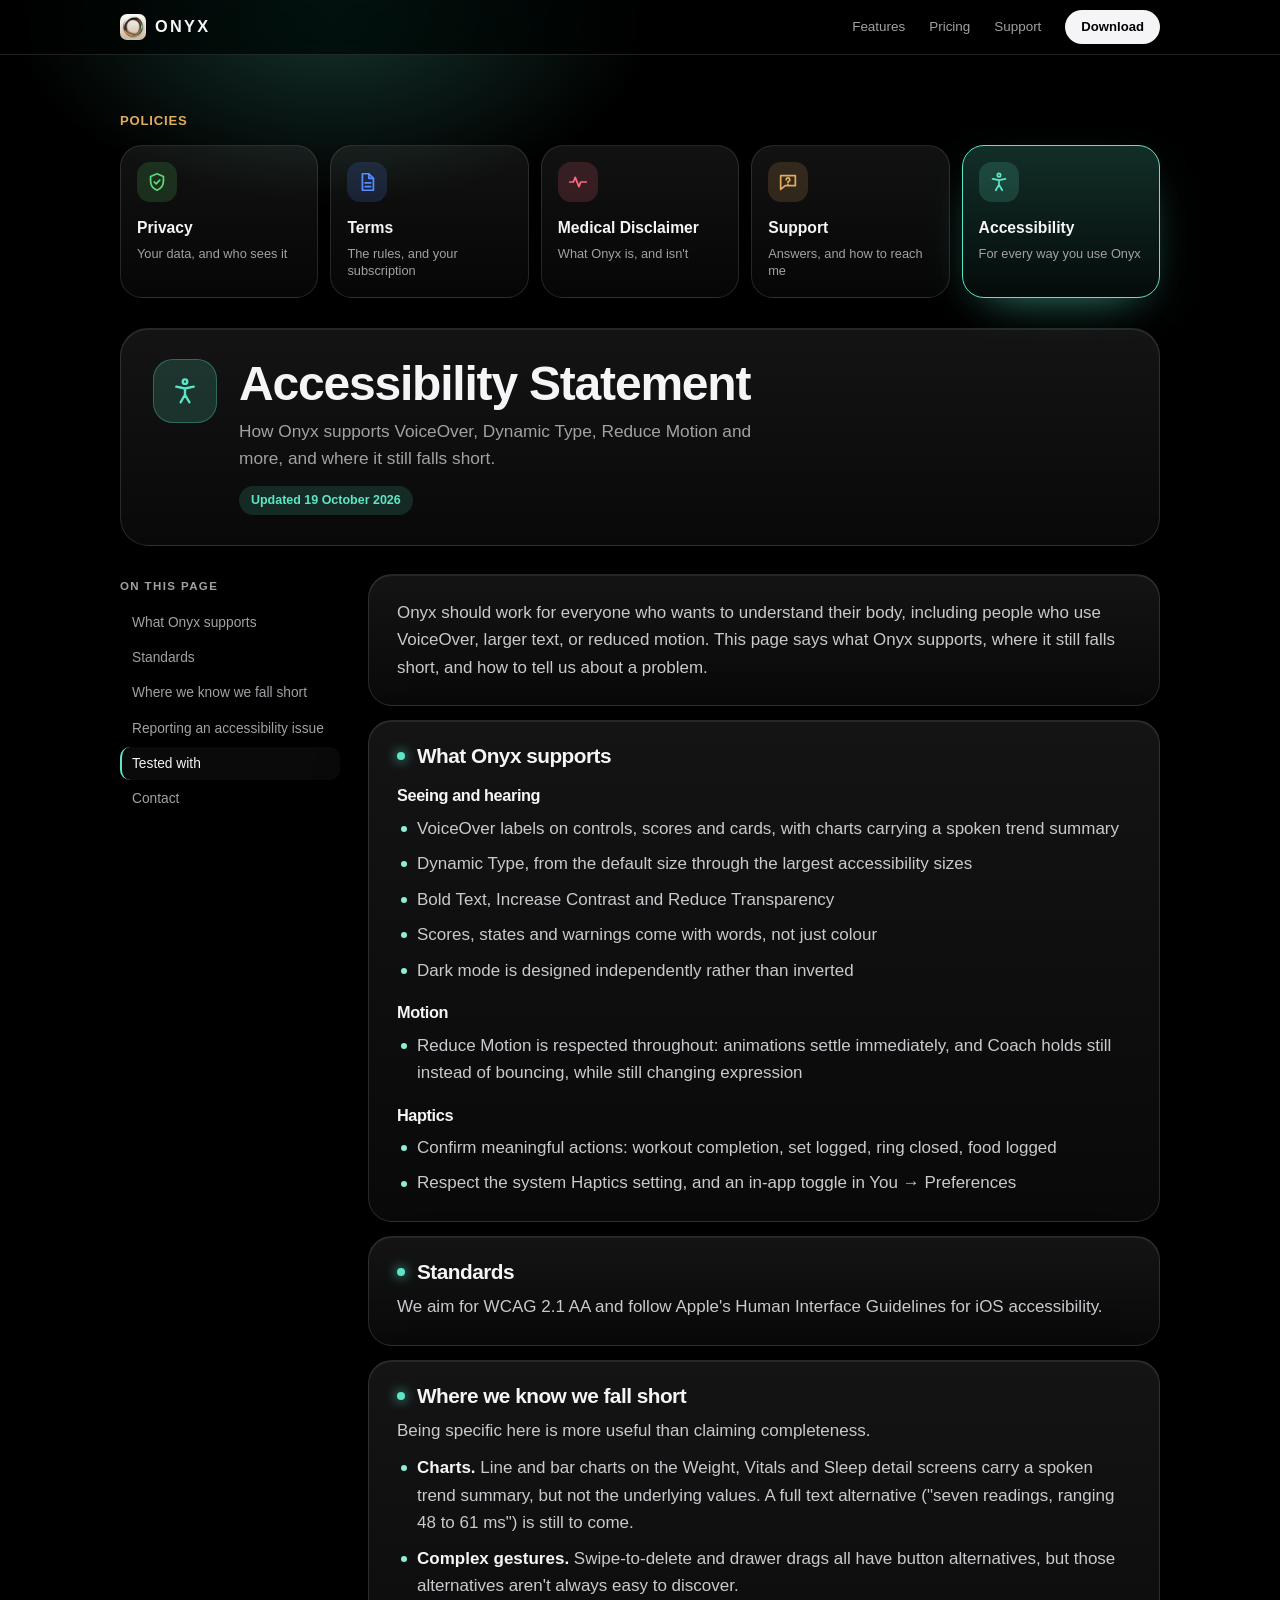
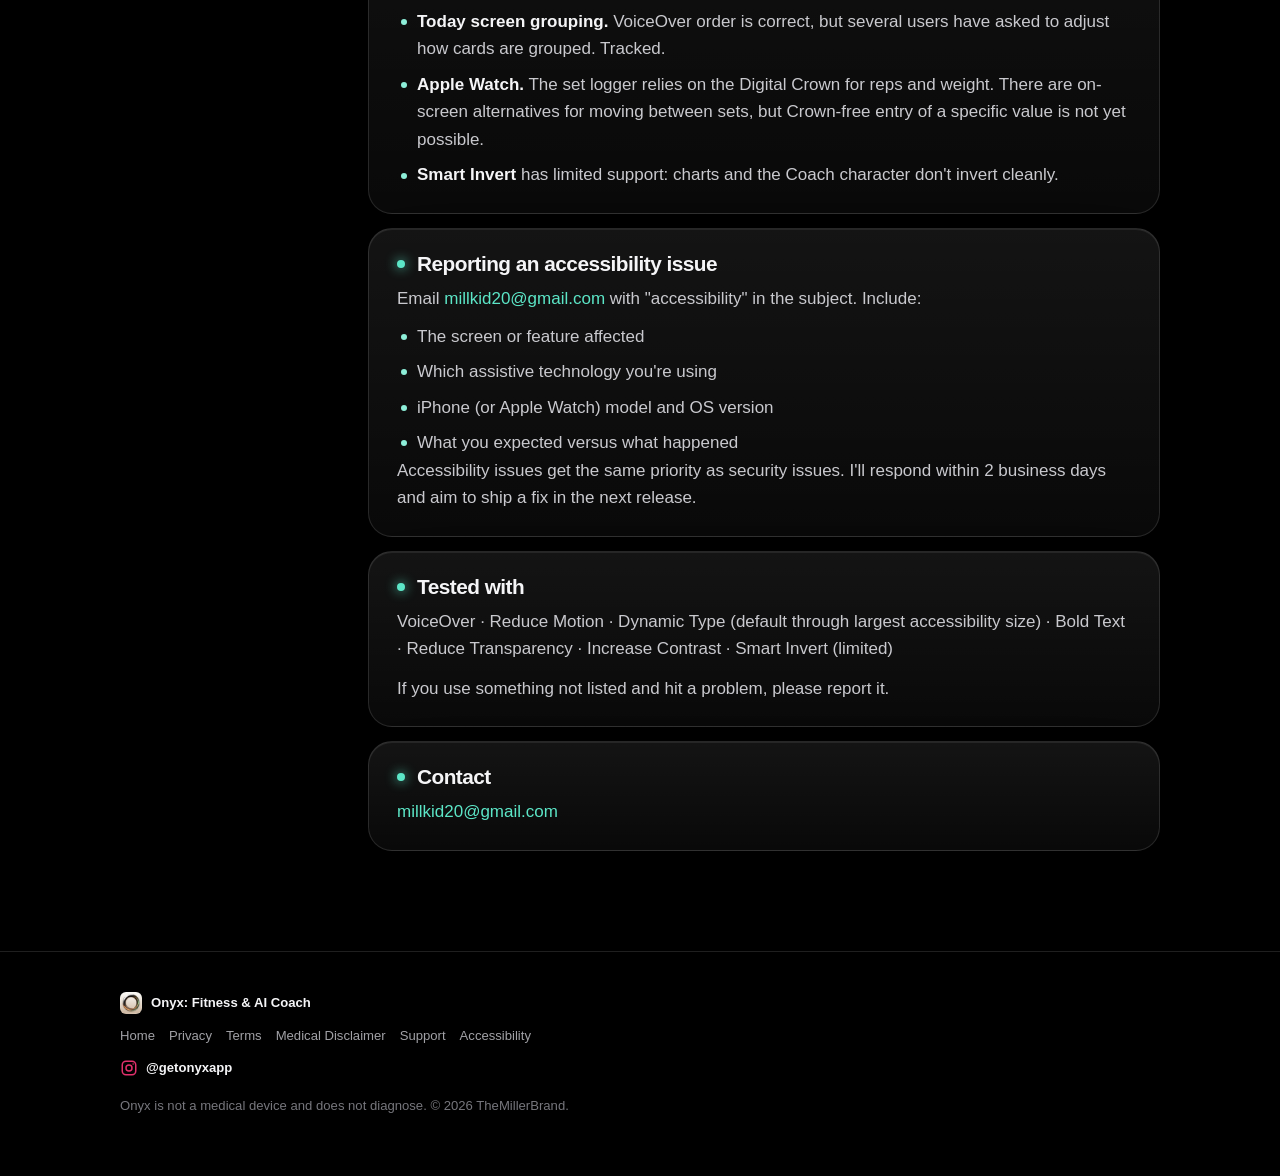
==== commit cdb18c1b: "Instagram: @getonyxapp on every page A Follow along card beside the App Store badge in the closing s" ====
--- a/accessibility.html
+++ b/accessibility.html
@@ -8,7 +8,7 @@
   <title>Accessibility Statement · Onyx</title>
   <meta name="description" content="How Onyx supports VoiceOver, Dynamic Type, Reduce Motion and more, and where it still falls short." />
   <link rel="icon" href="assets/icon.jpg" />
-  <link rel="stylesheet" href="assets/site.css?v=3" />
+  <link rel="stylesheet" href="assets/site.css?v=4" />
 </head>
 <body class="legal-page" style="--tint:#5ce6c7">
   <header class="site">
@@ -62,6 +62,7 @@
     <div class="foot">
       <div class="brandline"><img src="assets/icon.jpg" alt="" />Onyx: Fitness &amp; AI Coach</div>
       <nav aria-label="Footer"><a href="./">Home</a><a href="privacy.html">Privacy</a><a href="terms.html">Terms</a><a href="medical.html">Medical Disclaimer</a><a href="support.html">Support</a><a href="accessibility.html">Accessibility</a></nav>
+      <p><a class="social" href="https://www.instagram.com/getonyxapp/" target="_blank" rel="noopener" aria-label="Onyx on Instagram, @getonyxapp"><svg viewBox="0 0 24 24" width="18" height="18" fill="none" stroke="currentColor" stroke-width="2" stroke-linecap="round" stroke-linejoin="round" aria-hidden="true"><rect x="3" y="3" width="18" height="18" rx="5"/><circle cx="12" cy="12" r="4"/><circle cx="17.5" cy="6.5" r="1" fill="currentColor" stroke="none"/></svg>@getonyxapp</a></p>
       <p>Onyx is not a medical device and does not diagnose. © 2026 TheMillerBrand.</p>
     </div>
   </footer>
--- a/assets/site.css
+++ b/assets/site.css
@@ -442,3 +442,15 @@
 .legal th{color:var(--ink);background:rgba(255,255,255,.04)}
 .legal td{color:#c2c2c7}
 .legal td:first-child{color:var(--ink);font-weight:600;white-space:nowrap}
+
+/* ---------- Instagram ---------- */
+.social{display:inline-flex;align-items:center;gap:8px;color:var(--ink);font-weight:600}
+.social:hover{text-decoration:none;color:#fff}
+.social svg{color:#e1306c}
+.ig-card{display:flex;align-items:center;gap:14px;padding:14px 20px 14px 14px;border-radius:20px;color:var(--ink);text-align:left;transition:transform .2s var(--ease-out)}
+.ig-card:hover{text-decoration:none;transform:translateY(-2px)}
+.ig-card:active{transform:scale(.98)}
+.ig-ico{width:50px;height:50px;border-radius:15px;display:grid;place-items:center;color:#fff;
+  background:radial-gradient(circle at 30% 107%,#fdf497 0%,#fd5949 45%,#d6249f 60%,#285aeb 90%)}
+.ig-card b{display:block;font-size:1rem}
+.ig-card small{display:block;color:var(--muted);font-size:.85rem}
